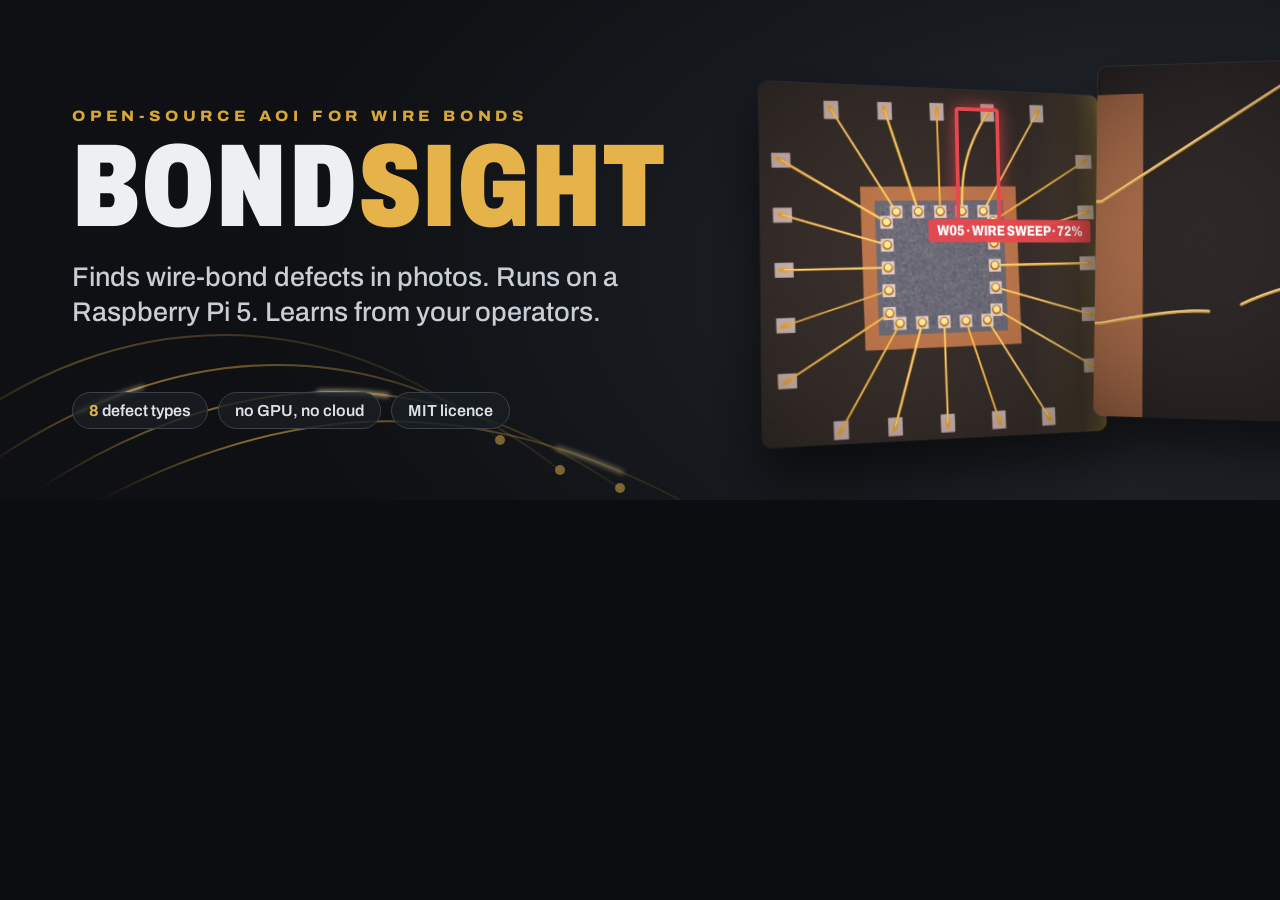
==== docs/brand/hero.html @ 2f667867 "BondSight v0.1.0: open-source AOI for wire bonds Picture generator, D-FINE detector training noteboo" ====
<!doctype html>
<!--
  BondSight banner. Live view: /docs/brand/hero.html (plays in real time).
  One frame at t seconds (0..LOOP): /docs/brand/hero.html?t=1.25 — tools/figures/render_hero.py captures
  the frames and writes docs/images/hero.webp (animated) and docs/images/hero.jpg (still).
-->
<html><head><meta charset="utf-8">
<link href="https://fonts.googleapis.com/css2?family=Archivo:wdth,wght@62..125,400..900&display=swap" rel="stylesheet">
<style>
html,body{margin:0;background:#0b0d10}
#hero{position:absolute;left:0;top:0;width:1500px;height:500px;overflow:hidden;font-family:Archivo,"Arial Narrow",sans-serif;color:#EDEFF2;
  background:radial-gradient(900px 520px at 78% 55%,#2a2f36 0%,#171a1f 55%,#0e1013 100%)}
#loops{position:absolute;inset:0}
.word{position:absolute;left:72px;top:108px}
.word .k{font-size:15px;letter-spacing:.32em;color:#D9A63A;font-weight:800;font-stretch:110%}
.word h1{margin:10px 0 0;font-size:118px;line-height:.9;font-weight:900;font-stretch:72%;letter-spacing:.01em}
.word h1 span{color:#E6B34A}
.word p{margin:20px 0 0;font-size:27px;color:#C9CED6;font-weight:500;max-width:560px;line-height:1.3}
.chips{position:absolute;left:72px;top:392px;display:flex;gap:10px}
.chip{border:1px solid #3a414b;background:#1a1e24cc;border-radius:999px;padding:9px 16px;font-size:16px;color:#DDE1E6;font-weight:600}
.chip b{color:#E6B34A}
.stage{position:absolute;left:760px;top:40px;width:700px;height:420px;perspective:1400px}
.card{position:absolute;width:360px;height:360px;border-radius:10px;overflow:hidden;box-shadow:0 30px 60px #000a,0 0 0 1px #ffffff14}
.card img{display:block;width:100%;height:100%}
.c1{left:10px;top:40px;transform:rotateY(22deg) rotateX(4deg) translateZ(-40px)}
.c2{left:330px;top:20px;transform:rotateY(-14deg) rotateX(3deg)}
.beam{position:absolute;top:0;bottom:0;width:90px;margin-left:-90px;pointer-events:none;
  background:linear-gradient(90deg,#E6B34A00,#E6B34A18 60%,#E6B34A55 92%,#FFF4D6 100%);mix-blend-mode:screen}
.beam::after{content:"";position:absolute;right:-1px;top:0;bottom:0;width:2px;background:#FFF6DF;box-shadow:0 0 14px 3px #E6B34Aaa}
.box{position:absolute;border:4px solid #E5484D;border-radius:4px;box-shadow:0 0 18px #E5484Daa;transform-origin:center}
.tag{position:absolute;background:#E5484D;color:#fff;font-weight:800;font-stretch:85%;font-size:15px;padding:4px 9px;border-radius:3px;white-space:nowrap}
.lamp{position:absolute;right:26px;top:200px;display:flex;flex-direction:column;gap:5px}
.lamp i{width:22px;height:26px;border-radius:5px;display:block;opacity:.18}
.lamp .r{background:#E5484D}.lamp .a{background:#E08A00}.lamp .g{background:#2FB386}
</style></head><body>
<div id="hero">
  <svg id="loops" viewBox="0 0 1500 500" preserveAspectRatio="none">
    <defs><linearGradient id="gw" x1="0" x2="1"><stop offset="0" stop-color="#E6B34A" stop-opacity="0"/><stop offset=".25" stop-color="#E6B34A" stop-opacity=".55"/><stop offset="1" stop-color="#E6B34A" stop-opacity=".08"/></linearGradient>
      <filter id="pg" x="-20%" y="-20%" width="140%" height="140%"><feGaussianBlur stdDeviation="2.5"/></filter></defs>
    <g fill="none" stroke="url(#gw)" stroke-width="2" id="wires">
      <path d="M-20 470 C 180 330, 380 330, 560 470"/><path d="M40 488 C 240 360, 430 360, 620 488"/>
      <path d="M100 500 C 300 395, 480 395, 680 500"/><path d="M-60 440 C 120 300, 330 300, 500 440" stroke-opacity=".6"/>
    </g>
    <g fill="none" stroke="#FFE3A3" stroke-width="3" stroke-linecap="round" id="pulses" filter="url(#pg)"></g>
    <g fill="#E6B34A" opacity=".5"><circle cx="560" cy="470" r="5"/><circle cx="620" cy="488" r="5"/><circle cx="500" cy="440" r="5"/></g>
  </svg>
  <div class="word">
    <div class="k">OPEN-SOURCE AOI FOR WIRE BONDS</div>
    <h1>BOND<span>SIGHT</span></h1>
    <p>Finds wire-bond defects in photos. Runs on a Raspberry&nbsp;Pi&nbsp;5. Learns from your operators.</p>
  </div>
  <div class="chips"><span class="chip"><b>8</b> defect types</span><span class="chip">no GPU, no cloud</span><span class="chip">MIT licence</span></div>
  <div class="stage">
    <div class="card c1"><img src="/demo/samples/wire_sweep_top.jpg"><div class="beam" id="b1"></div>
      <div class="box" id="x1" style="left:55.3%;top:5%;width:11%;height:31.4%"></div>
      <div class="tag" id="t1" style="left:47%;top:37.5%">W05 · WIRE SWEEP · 72%</div></div>
    <div class="card c2"><img src="/demo/samples/macro_broken_wire_top.jpg"><div class="beam" id="b2"></div>
      <div class="box" id="x2" style="left:0;top:53.3%;width:87%;height:26.2%"></div>
      <div class="tag" id="t2" style="left:2%;top:81%">BROKEN WIRE · 81%</div></div>
  </div>
  <div class="lamp"><i class="r" id="lr"></i><i class="a"></i><i class="g" id="lg"></i></div>
</div>
<script>
const LOOP=5.0;
const clamp=(v,a=0,b=1)=>Math.min(b,Math.max(a,v)), ease=x=>1-Math.pow(1-clamp(x),3), seg=(t,a,b)=>clamp((t-a)/(b-a));
const $=id=>document.getElementById(id);
// light pulses travelling along the gold wires
const pulses=$("pulses");
[...document.querySelectorAll("#wires path")].forEach(w=>{const p=w.cloneNode();p.removeAttribute("stroke-opacity");pulses.appendChild(p)});
const P=[...pulses.children],L=P.map(p=>p.getTotalLength());
function frame(t){
  t=((t%LOOP)+LOOP)%LOOP;
  P.forEach((p,i)=>{const len=L[i],ph=((t/LOOP)+i*0.27)%1,dash=70;
    p.setAttribute("stroke-dasharray",`${dash} ${len+dash}`);p.setAttribute("stroke-dashoffset",`${dash-ph*(len+dash)}`);
    p.setAttribute("opacity",(0.9*Math.sin(Math.PI*ph)).toFixed(3))});
  // scan beams: picture 1 from 0.25 to 1.55 s, picture 2 from 1.45 to 2.75 s; everything resets 4.35-4.85 s
  const s1=seg(t,0.25,1.55),s2=seg(t,1.45,2.75),out=seg(t,4.35,4.85);
  [["b1",s1],["b2",s2]].forEach(([id,s])=>{const b=$(id);b.style.left=(s*125)+"%";b.style.opacity=(s>0&&s<1)?1:0});
  // a box appears once the beam has passed it
  const show=(bx,tg,at)=>{const e=ease(seg(t,at,at+0.28)),e2=ease(seg(t,at+0.12,at+0.4));
    $(bx).style.opacity=e*(1-out);$(bx).style.transform=`scale(${1.25-0.25*e})`;
    $(tg).style.opacity=e2*(1-out);$(tg).style.transform=`translateY(${8*(1-e2)}px)`};
  show("x1","t1",0.25+1.3*0.58);
  show("x2","t2",1.45+1.3*0.72);
  // stack light: green while scanning, red once a defect is confirmed
  const red=seg(t,2.75,2.95)*(1-out);
  $("lr").style.opacity=0.18+0.82*red;$("lr").style.boxShadow=red>0.05?`0 0 ${22*red}px #E5484D`:"none";
  $("lg").style.opacity=0.18+0.82*(1-red);$("lg").style.boxShadow=red<0.95?`0 0 ${18*(1-red)}px #2FB386`:"none";
}
const T=new URLSearchParams(location.search).get("t");
document.fonts.ready.then(()=>{
  if(T!==null){frame(parseFloat(T));document.body.dataset.ready=1}
  else{const t0=performance.now();(function go(){frame((performance.now()-t0)/1000);requestAnimationFrame(go)})()}
});
</script>
</body></html>
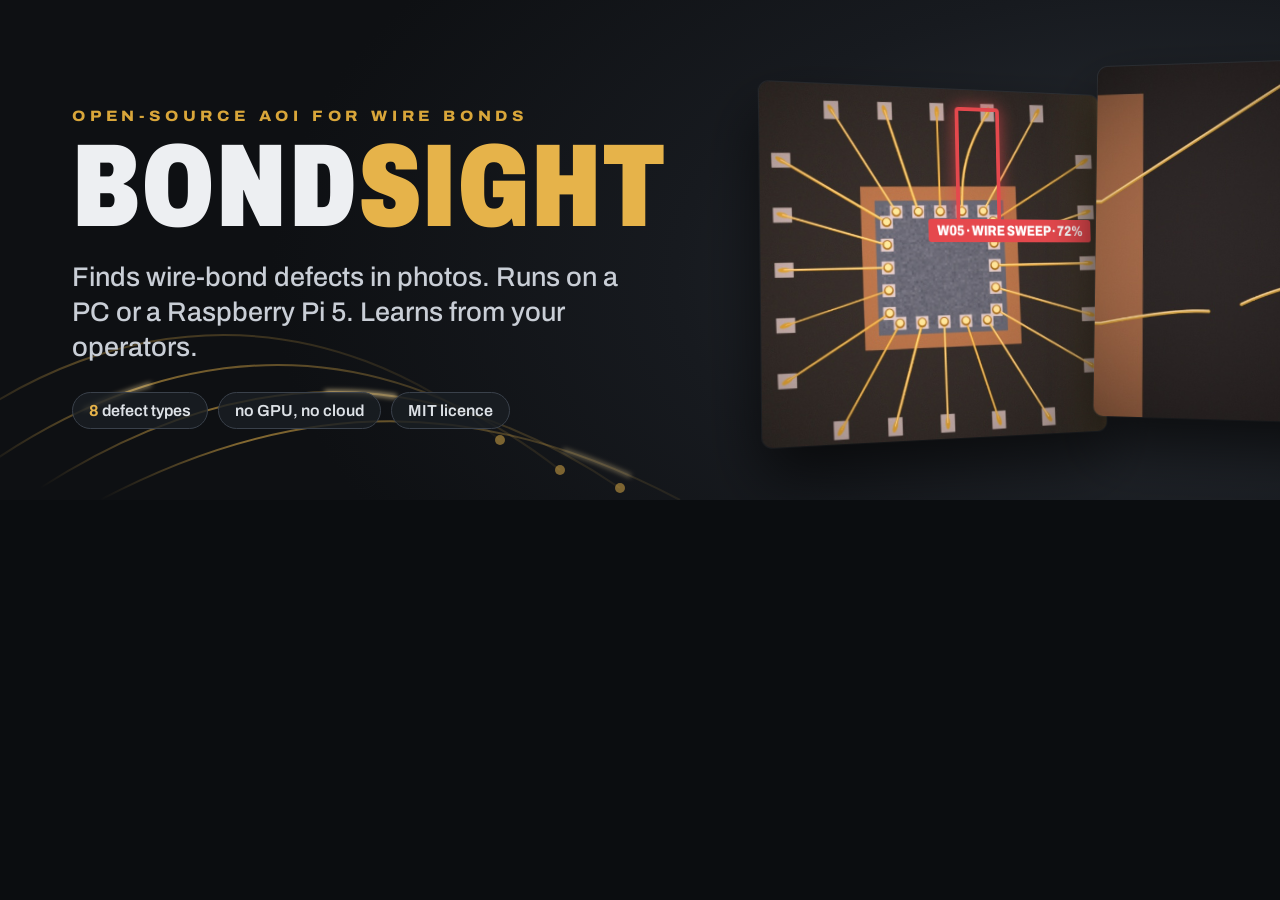
==== commit d2228820: "Say it runs on a PC or a Raspberry Pi 5, not only on the Pi The Pi 5 is the smallest machine it has " ====
--- a/docs/brand/hero.html
+++ b/docs/brand/hero.html
@@ -47,7 +47,7 @@
   <div class="word">
     <div class="k">OPEN-SOURCE AOI FOR WIRE BONDS</div>
     <h1>BOND<span>SIGHT</span></h1>
-    <p>Finds wire-bond defects in photos. Runs on a Raspberry&nbsp;Pi&nbsp;5. Learns from your operators.</p>
+    <p>Finds wire-bond defects in photos. Runs on a PC or a Raspberry&nbsp;Pi&nbsp;5. Learns from your operators.</p>
   </div>
   <div class="chips"><span class="chip"><b>8</b> defect types</span><span class="chip">no GPU, no cloud</span><span class="chip">MIT licence</span></div>
   <div class="stage">
